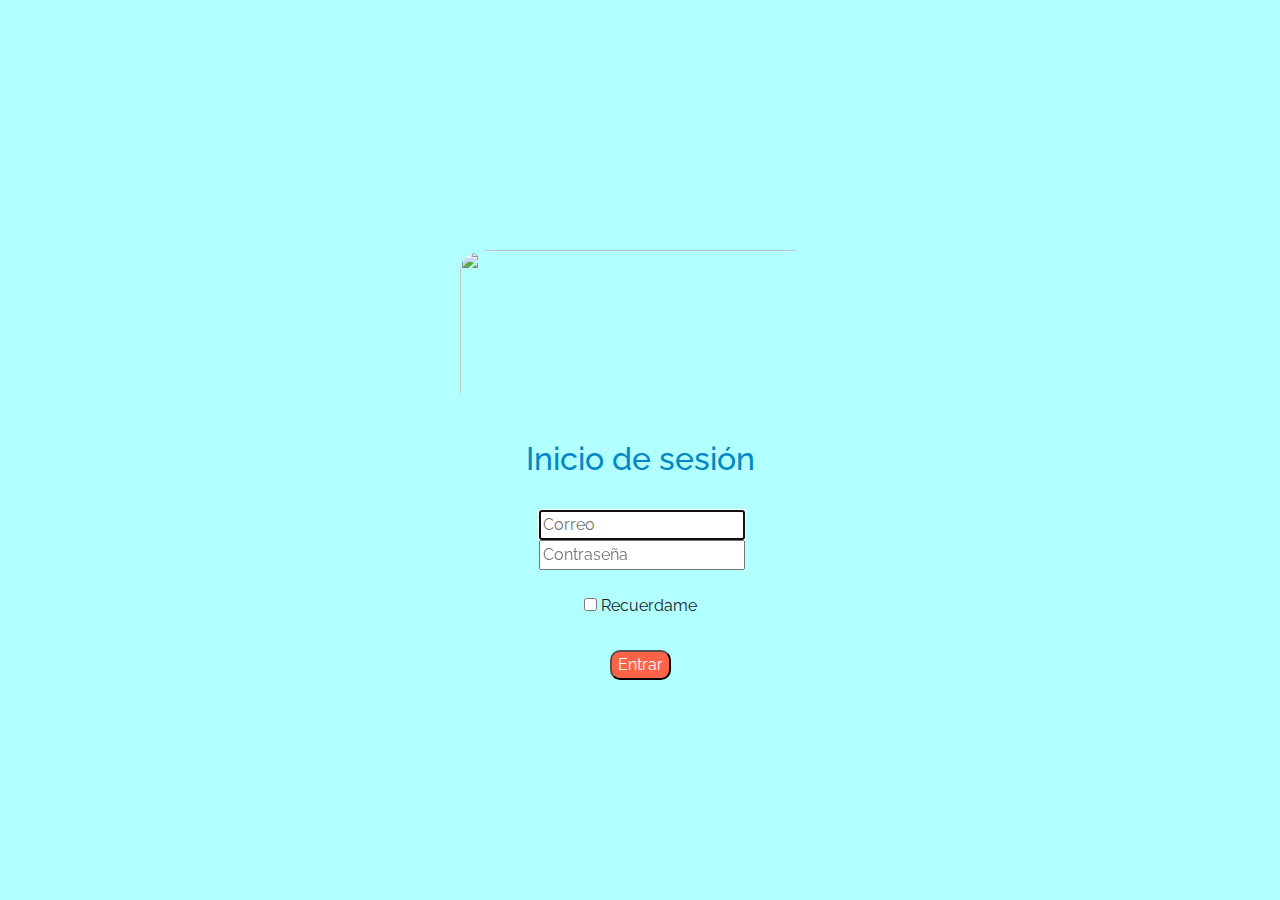
==== index.html @ 57925487 "Update index.html" ====
<!DOCTYPE html>
<!-- saved from url=(0049)https://getbootstrap.com/docs/4.3/examples/album/ -->
<html lang="en">

<head>
  <meta http-equiv="Content-Type" content="text/html; charset=UTF-8">
  <meta name="viewport" content="width=device-width, initial-scale=1, shrink-to-fit=no">
  <meta name="description" content="">
  <title>eMercado - Todo lo que busques está aquí</title>

  <link rel="canonical" href="https://getbootstrap.com/docs/4.3/examples/album/">
  <link href="https://fonts.googleapis.com/css?family=Raleway:300,300i,400,400i,700,700i,900,900i" rel="stylesheet">
  <!-- Bootstrap core CSS -->
  <link href="css/bootstrap.min.css" rel="stylesheet">
  <link href="css/styles.css" rel="stylesheet">
  <style>
    html,
    body {
      height: 100%;
    }
h2 {
  color: #0487c4;
}
    body {
      display: -ms-flexbox;
      display: flex;
      -ms-flex-align: center;
      align-items: center;
      padding-top: 40px;
      padding-bottom: 40px;
      background-color: #b1fffe;
    }

    .signin {
      width: 100%;
      max-width: 330px;
      padding: 15px;
      margin: auto;
    }

    .boton {
      border-radius: 10px;
      color: aliceblue;
      background-color: tomato;
    }

    img {
      width: 400px;
      height: 220px;
      border-radius: 50px;
      padding-top: 30px;
      padding-bottom: 30px;
      padding-left: 20px;
      padding-right: 20px;
    }
  </style>
</head>

<body class="text-center">
  <div class="container p-5">
    <form action="inicio.html">
      <img id="imglogin" src="" />
      <h2 class="">Inicio de sesión</h2>
      <br>
      <label for="inputEmail" id="correo"></label>
      <input type="email" id="inputEmail" class="" placeholder="Correo" required autofocus="">
      <br>
      <label for="inputPasdword" class="contrasena"></label>
      <input type="password" id="inputPassword" class="" placeholder="Contraseña" required autofocus="">
      <br>
      <br>
      <label>
        <input type="checkbox" value="remember-me"> Recuerdame
      </label>
      <br>
      <br>
      <button id="singin" type="submit" class="boton">Entrar</button>
    </form>
  </div>

  <script src="js/init.js"></script>
  <script src="js/login.js"></script>
</body>

</html>


<!--https://img.icons8.com/carbon-copy/100/000000/login-rounded-right.png-->
---- css/styles.css ----
.jumbotron, .card-body, .container, .site-header{
    font-family: 'Raleway', serif !important;
}

.jumbotron .display-4{
    font-weight: bold;
}

.jumbotron {
  height: 50vh;
  padding: 5em inherit;
  margin-bottom: 0;
  background-color: #53C0FB;
  background: url('../img/cover_back.png');
  background-size: cover;
  background-position: center;
  background-repeat: no-repeat;
  color: black;
  font-weight: bold;
}

@media (min-width: 768px) {
  .jumbotron {
    padding-top: 6rem;
    padding-bottom: 6rem;
  }
}

.jumbotron p:last-child {
  margin-bottom: 0;
}

.jumbotron-heading {
  font-weight: 300;
}

.jumbotron .container {
  max-width: 40rem;
  background-color: rgba(255, 255, 255, 0.5);
  border-radius: 10px;
  text-shadow: 1px 1px 2px grey;
}

.jumbotron .lead{
  font-size: 38px;
}

footer {
  padding-top: 3rem;
  padding-bottom: 3rem;
}

footer p {
  margin-bottom: .25rem;
}

.site-header a {
  color: white;
  transition: ease-in-out color .15s;
}

.light-text {
  color: white;
}

.site-header .dropdown-menu a {
  color: black;
}

.dropzone{
  border: 2px dashed #0087F7;
  border-radius: 5px;
  background: white;
}

.alert{
  position: fixed;
  top:80px;
  width: 50%;
  left: 50%;
  transform: translate(-50%, 0);
}

.lds-ring {
  display: inline-block;
  position: relative;
  width: 64px;
  height: 64px;
  top:50%;
  left: 50%;
}
.lds-ring div {
  box-sizing: border-box;
  display: block;
  position: absolute;
  width: 51px;
  height: 51px;
  margin: 6px;
  border: 6px solid #fff;
  border-radius: 50%;
  animation: lds-ring 1.2s cubic-bezier(0.5, 0, 0.5, 1) infinite;
  border-color: #fff transparent transparent transparent;
}
.lds-ring div:nth-child(1) {
  animation-delay: -0.45s;
}
.lds-ring div:nth-child(2) {
  animation-delay: -0.3s;
}
.lds-ring div:nth-child(3) {
  animation-delay: -0.15s;
}
@keyframes lds-ring {
  0% {
    transform: rotate(0deg);
  }
  100% {
    transform: rotate(360deg);
  }
}

#spinner-wrapper{
  position: fixed;
  background-color: rgba(0,0,0,0.5);
  width:100%;
  height: 100%;
  top:0;
  left:0;
  z-index: 1021;
  display: none;
}

a.custom-card,
a.custom-card:hover {
  color: inherit;
  text-decoration: inherit;
}

.checked {
  color: orange;
}
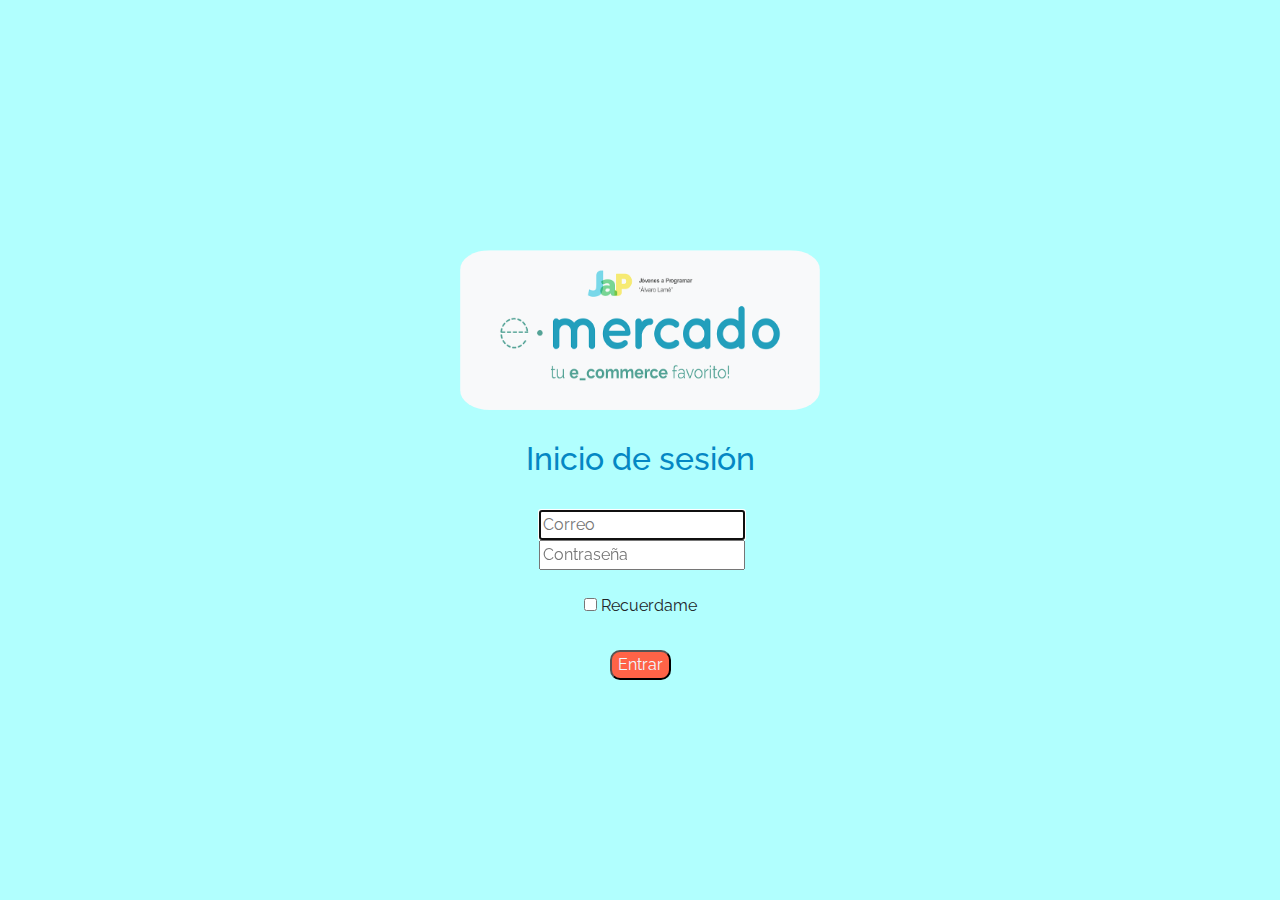
==== commit 723eac8c: "Update index.html" ====
--- a/index.html
+++ b/index.html
@@ -59,7 +59,7 @@
 <body class="text-center">
   <div class="container p-5">
     <form action="inicio.html">
-      <img id="imglogin" src="" />
+      <img id="imglogin" src="img/login.png" />
       <h2 class="">Inicio de sesión</h2>
       <br>
       <label for="inputEmail" id="correo"></label>
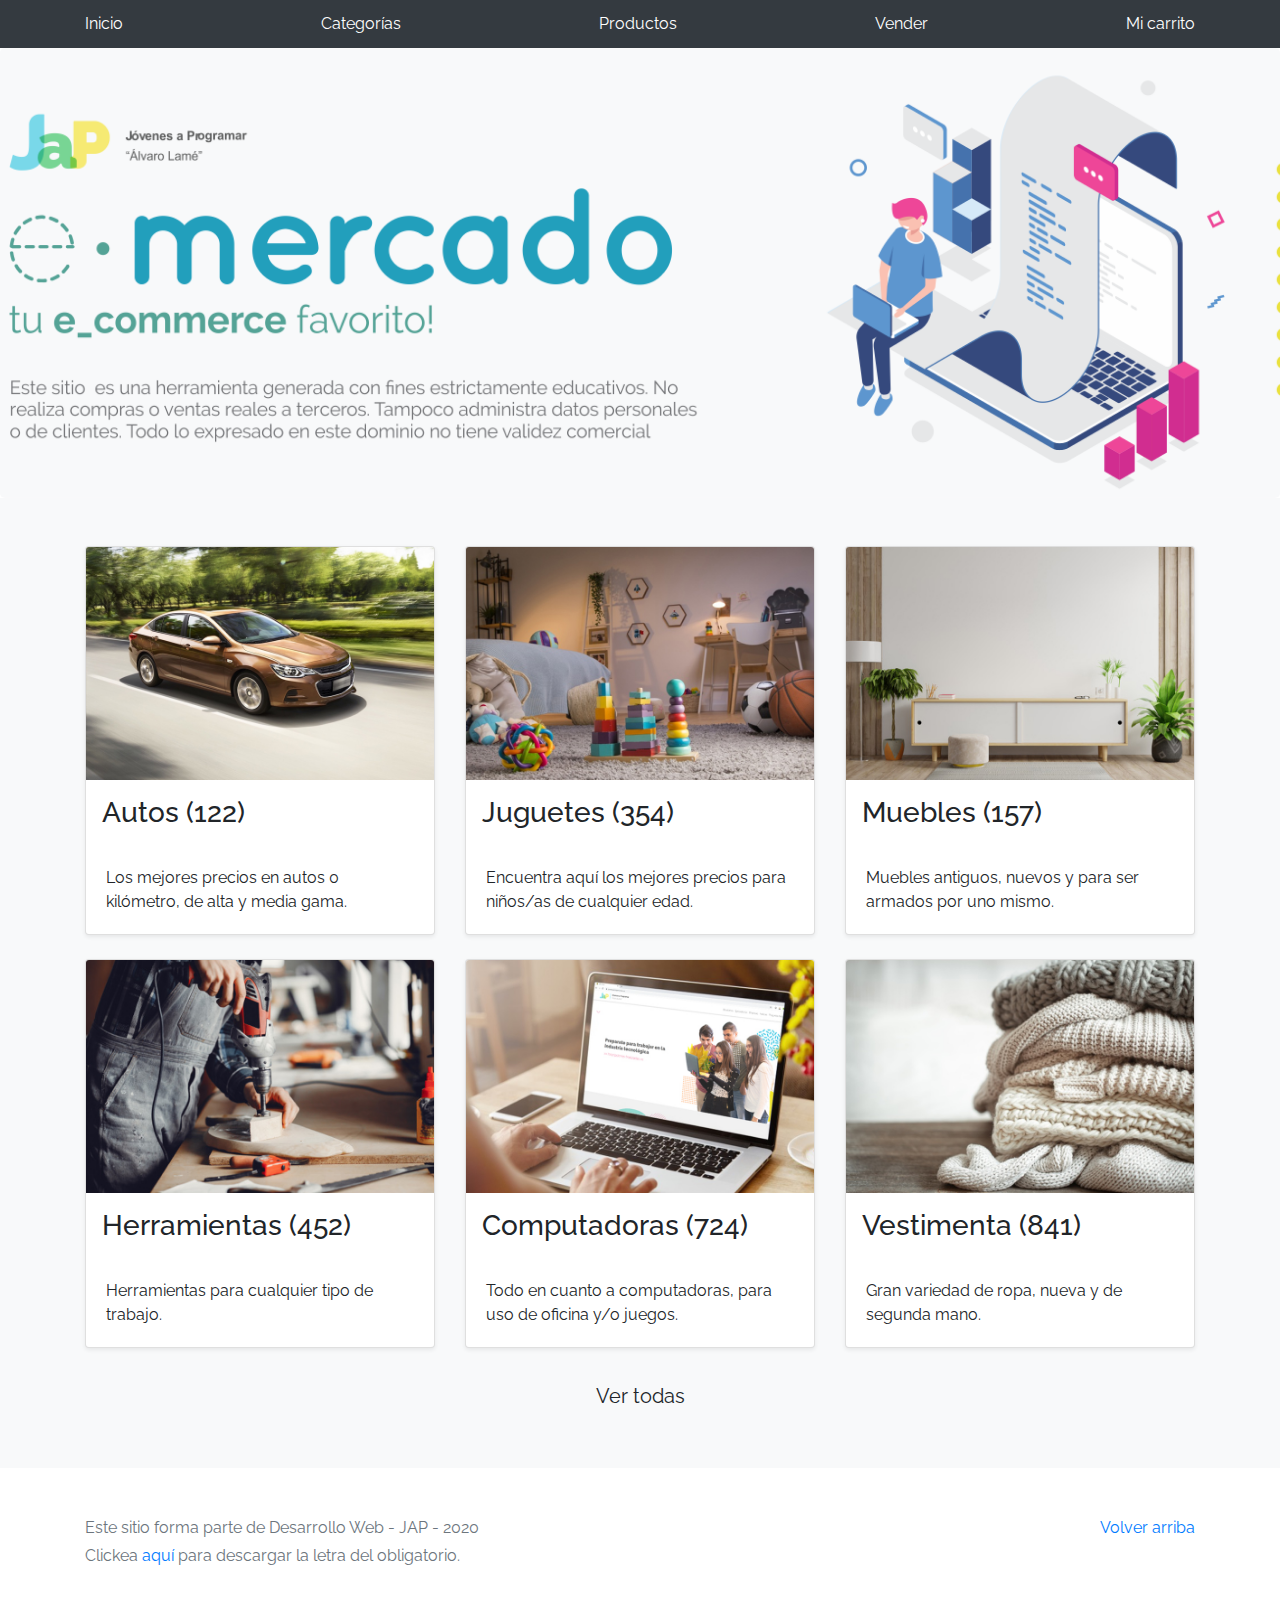
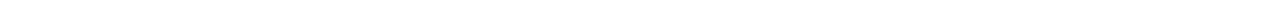
==== commit 9081c77e: "cambio" ====
--- a/index.html
+++ b/index.html
@@ -1,88 +1,109 @@
 <!DOCTYPE html>
 <!-- saved from url=(0049)https://getbootstrap.com/docs/4.3/examples/album/ -->
 <html lang="en">
+  <head>
+    <meta http-equiv="Content-Type" content="text/html; charset=UTF-8">
+    <meta name="viewport" content="width=device-width, initial-scale=1, shrink-to-fit=no">
+    <meta name="description" content="">
+    <title>eMercado - Todo lo que busques está aquí</title>
 
-<head>
-  <meta http-equiv="Content-Type" content="text/html; charset=UTF-8">
-  <meta name="viewport" content="width=device-width, initial-scale=1, shrink-to-fit=no">
-  <meta name="description" content="">
-  <title>eMercado - Todo lo que busques está aquí</title>
-
-  <link rel="canonical" href="https://getbootstrap.com/docs/4.3/examples/album/">
-  <link href="https://fonts.googleapis.com/css?family=Raleway:300,300i,400,400i,700,700i,900,900i" rel="stylesheet">
-  <!-- Bootstrap core CSS -->
-  <link href="css/bootstrap.min.css" rel="stylesheet">
-  <link href="css/styles.css" rel="stylesheet">
-  <style>
-    html,
-    body {
-      height: 100%;
-    }
-h2 {
-  color: #0487c4;
-}
-    body {
-      display: -ms-flexbox;
-      display: flex;
-      -ms-flex-align: center;
-      align-items: center;
-      padding-top: 40px;
-      padding-bottom: 40px;
-      background-color: #b1fffe;
-    }
-
-    .signin {
-      width: 100%;
-      max-width: 330px;
-      padding: 15px;
-      margin: auto;
-    }
-
-    .boton {
-      border-radius: 10px;
-      color: aliceblue;
-      background-color: tomato;
-    }
-
-    img {
-      width: 400px;
-      height: 220px;
-      border-radius: 50px;
-      padding-top: 30px;
-      padding-bottom: 30px;
-      padding-left: 20px;
-      padding-right: 20px;
-    }
-  </style>
-</head>
-
-<body class="text-center">
-  <div class="container p-5">
-    <form action="inicio.html">
-      <img id="imglogin" src="img/login.png" />
-      <h2 class="">Inicio de sesión</h2>
-      <br>
-      <label for="inputEmail" id="correo"></label>
-      <input type="email" id="inputEmail" class="" placeholder="Correo" required autofocus="">
-      <br>
-      <label for="inputPasdword" class="contrasena"></label>
-      <input type="password" id="inputPassword" class="" placeholder="Contraseña" required autofocus="">
-      <br>
-      <br>
-      <label>
-        <input type="checkbox" value="remember-me"> Recuerdame
-      </label>
-      <br>
-      <br>
-      <button id="singin" type="submit" class="boton">Entrar</button>
-    </form>
-  </div>
-
-  <script src="js/init.js"></script>
-  <script src="js/login.js"></script>
-</body>
-
-</html>
-
-
-<!--https://img.icons8.com/carbon-copy/100/000000/login-rounded-right.png-->+    <link rel="canonical" href="https://getbootstrap.com/docs/4.3/examples/album/">
+    <link href="https://fonts.googleapis.com/css?family=Raleway:300,300i,400,400i,700,700i,900,900i" rel="stylesheet">
+    <!-- Bootstrap core CSS -->
+    <link href="css/bootstrap.min.css" rel="stylesheet">
+    <link href="css/styles.css" rel="stylesheet">
+  </head>
+  <body>
+    <nav class="site-header sticky-top py-1 bg-dark">
+      <div class="container d-flex flex-column flex-md-row justify-content-between">
+        <a class="py-2 d-none d-md-inline-block" href="index.html">Inicio</a>
+        <a class="py-2 d-none d-md-inline-block" href="categories.html">Categorías</a>
+        <a class="py-2 d-none d-md-inline-block" href="products.html">Productos</a>
+        <a class="py-2 d-none d-md-inline-block" href="sell.html">Vender</a>
+        <a class="py-2 d-none d-md-inline-block" href="cart.html">Mi carrito</a>
+      </div>
+    </nav>
+    <main role="main">
+      <section class="jumbotron text-center">
+        <div class="m-5">
+          <h1></h1>
+        </div>
+      </section>
+      <div class="album py-5 bg-light">
+        <div class="container">
+          <div class="row">
+            <div class="col-md-4">
+              <a href="categories.html" class="card mb-4 shadow-sm custom-card">
+                <img class="bd-placeholder-img card-img-top"  src="img/cat1.jpg">
+                <h3 class="m-3">Autos (122)</h3>
+                <div class="card-body">
+                  <p class="card-text">Los mejores precios en autos 0 kilómetro, de alta y media gama.</p>
+                </div>
+              </a>
+            </div>
+            <div class="col-md-4">
+                <a href="categories.html" class="card mb-4 shadow-sm custom-card">
+                  <img class="bd-placeholder-img card-img-top" src="img/cat2.jpg">
+                  <h3 class="m-3">Juguetes (354)</h3>
+                  <div class="card-body">
+                    <p class="card-text">Encuentra aquí los mejores precios para niños/as de cualquier edad.</p>
+                  </div>
+                </a>
+            </div>
+            <div class="col-md-4">
+                <a href="categories.html" class="card mb-4 shadow-sm custom-card">
+                  <img class="bd-placeholder-img card-img-top" src="img/cat3.jpg">
+                  <h3 class="m-3">Muebles (157)</h3>
+                  <div class="card-body">
+                    <p class="card-text">Muebles antiguos, nuevos y para ser armados por uno mismo.</p>
+                  </div>
+                </a>
+            </div>
+            <div class="col-md-4">
+                <a href="categories.html" class="card mb-4 shadow-sm custom-card">
+                  <img class="bd-placeholder-img card-img-top" src="img/cat4.jpg">
+                  <h3 class="m-3">Herramientas (452)</h3>
+                  <div class="card-body">
+                    <p class="card-text">Herramientas para cualquier tipo de trabajo.</p>
+                  </div>
+                </a>
+            </div>
+            <div class="col-md-4">
+                <a href="categories.html" class="card mb-4 shadow-sm custom-card">
+                  <img class="bd-placeholder-img card-img-top" src="img/cat5.jpg">
+                  <h3 class="m-3">Computadoras (724)</h3>
+                  <div class="card-body">
+                    <p class="card-text">Todo en cuanto a computadoras, para uso de oficina y/o juegos.</p>
+                  </div>
+                </a>
+            </div>
+            <div class="col-md-4">
+                <a href="categories.html" class="card mb-4 shadow-sm custom-card">
+                  <img class="bd-placeholder-img card-img-top" src="img/cat6.jpg">
+                  <h3 class="m-3">Vestimenta (841)</h3>
+                  <div class="card-body">
+                    <p class="card-text">Gran variedad de ropa, nueva y de segunda mano.</p>
+                  </div>
+                </a>
+            </div>
+          </div>
+          <div class="row">
+              <a type="button" class="btn btn-light btn-lg btn-block" href="categories.html">Ver todas</a>
+          </div>
+        </div>
+      </div>
+    </main>
+    <footer class="text-muted">
+      <div class="container">
+        <p class="float-right">
+          <a href="#">Volver arriba</a>
+        </p>
+        <p>Este sitio forma parte de Desarrollo Web - JAP - 2020</p>
+        <p>Clickea <a target="_blank" href="Letra.pdf">aquí</a> para descargar la letra del obligatorio.</p>
+      </div>
+    </footer>
+    <script src="js/jquery-3.4.1.min.js"></script>
+    <script src="js/bootstrap.bundle.min.js"></script>
+    <script src="js/init.js"></script>
+  </body>
+</html>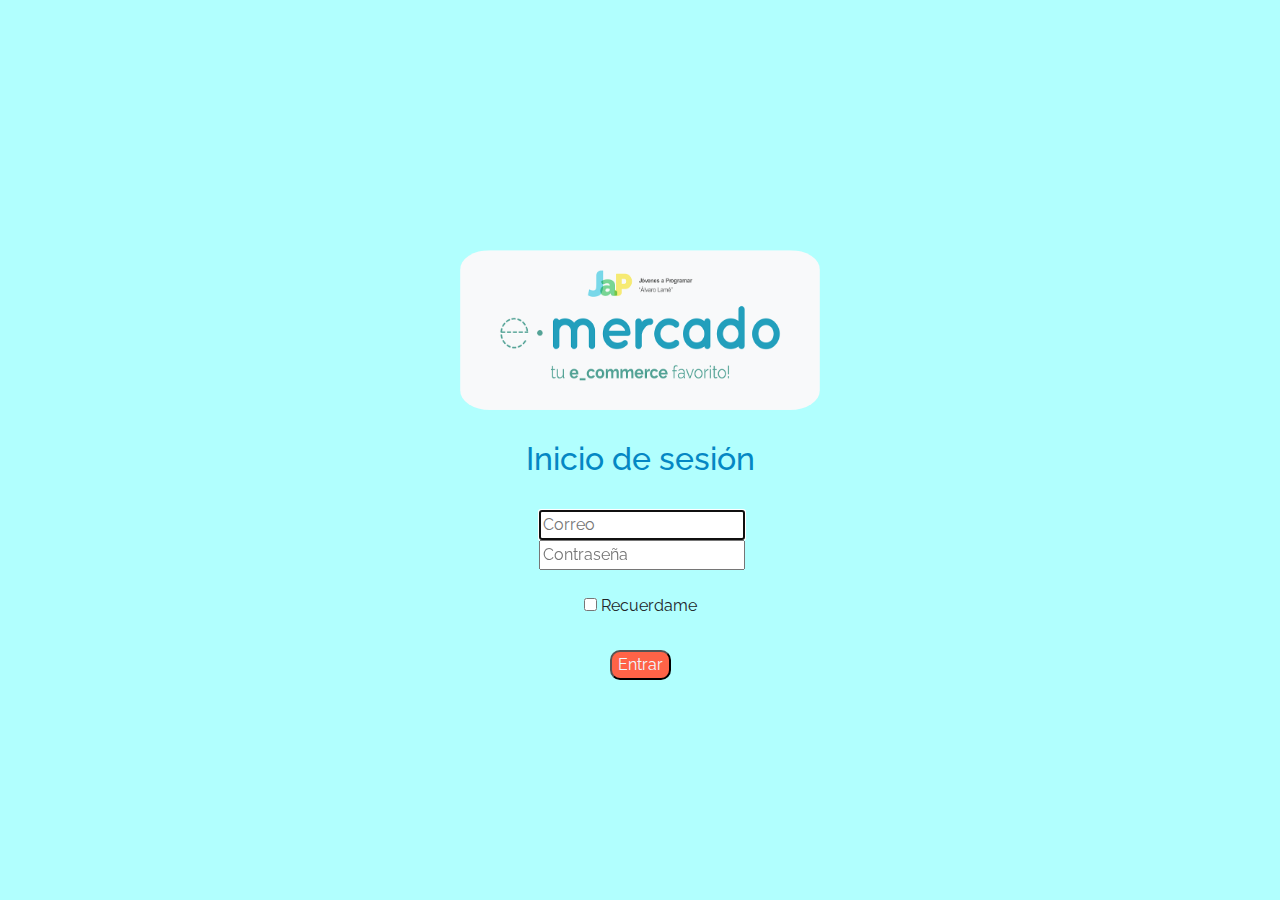
==== commit a47d821f: "cambio" ====
--- a/index.html
+++ b/index.html
@@ -1,109 +1,88 @@
 <!DOCTYPE html>
 <!-- saved from url=(0049)https://getbootstrap.com/docs/4.3/examples/album/ -->
 <html lang="en">
-  <head>
-    <meta http-equiv="Content-Type" content="text/html; charset=UTF-8">
-    <meta name="viewport" content="width=device-width, initial-scale=1, shrink-to-fit=no">
-    <meta name="description" content="">
-    <title>eMercado - Todo lo que busques está aquí</title>
 
-    <link rel="canonical" href="https://getbootstrap.com/docs/4.3/examples/album/">
-    <link href="https://fonts.googleapis.com/css?family=Raleway:300,300i,400,400i,700,700i,900,900i" rel="stylesheet">
-    <!-- Bootstrap core CSS -->
-    <link href="css/bootstrap.min.css" rel="stylesheet">
-    <link href="css/styles.css" rel="stylesheet">
-  </head>
-  <body>
-    <nav class="site-header sticky-top py-1 bg-dark">
-      <div class="container d-flex flex-column flex-md-row justify-content-between">
-        <a class="py-2 d-none d-md-inline-block" href="index.html">Inicio</a>
-        <a class="py-2 d-none d-md-inline-block" href="categories.html">Categorías</a>
-        <a class="py-2 d-none d-md-inline-block" href="products.html">Productos</a>
-        <a class="py-2 d-none d-md-inline-block" href="sell.html">Vender</a>
-        <a class="py-2 d-none d-md-inline-block" href="cart.html">Mi carrito</a>
-      </div>
-    </nav>
-    <main role="main">
-      <section class="jumbotron text-center">
-        <div class="m-5">
-          <h1></h1>
-        </div>
-      </section>
-      <div class="album py-5 bg-light">
-        <div class="container">
-          <div class="row">
-            <div class="col-md-4">
-              <a href="categories.html" class="card mb-4 shadow-sm custom-card">
-                <img class="bd-placeholder-img card-img-top"  src="img/cat1.jpg">
-                <h3 class="m-3">Autos (122)</h3>
-                <div class="card-body">
-                  <p class="card-text">Los mejores precios en autos 0 kilómetro, de alta y media gama.</p>
-                </div>
-              </a>
-            </div>
-            <div class="col-md-4">
-                <a href="categories.html" class="card mb-4 shadow-sm custom-card">
-                  <img class="bd-placeholder-img card-img-top" src="img/cat2.jpg">
-                  <h3 class="m-3">Juguetes (354)</h3>
-                  <div class="card-body">
-                    <p class="card-text">Encuentra aquí los mejores precios para niños/as de cualquier edad.</p>
-                  </div>
-                </a>
-            </div>
-            <div class="col-md-4">
-                <a href="categories.html" class="card mb-4 shadow-sm custom-card">
-                  <img class="bd-placeholder-img card-img-top" src="img/cat3.jpg">
-                  <h3 class="m-3">Muebles (157)</h3>
-                  <div class="card-body">
-                    <p class="card-text">Muebles antiguos, nuevos y para ser armados por uno mismo.</p>
-                  </div>
-                </a>
-            </div>
-            <div class="col-md-4">
-                <a href="categories.html" class="card mb-4 shadow-sm custom-card">
-                  <img class="bd-placeholder-img card-img-top" src="img/cat4.jpg">
-                  <h3 class="m-3">Herramientas (452)</h3>
-                  <div class="card-body">
-                    <p class="card-text">Herramientas para cualquier tipo de trabajo.</p>
-                  </div>
-                </a>
-            </div>
-            <div class="col-md-4">
-                <a href="categories.html" class="card mb-4 shadow-sm custom-card">
-                  <img class="bd-placeholder-img card-img-top" src="img/cat5.jpg">
-                  <h3 class="m-3">Computadoras (724)</h3>
-                  <div class="card-body">
-                    <p class="card-text">Todo en cuanto a computadoras, para uso de oficina y/o juegos.</p>
-                  </div>
-                </a>
-            </div>
-            <div class="col-md-4">
-                <a href="categories.html" class="card mb-4 shadow-sm custom-card">
-                  <img class="bd-placeholder-img card-img-top" src="img/cat6.jpg">
-                  <h3 class="m-3">Vestimenta (841)</h3>
-                  <div class="card-body">
-                    <p class="card-text">Gran variedad de ropa, nueva y de segunda mano.</p>
-                  </div>
-                </a>
-            </div>
-          </div>
-          <div class="row">
-              <a type="button" class="btn btn-light btn-lg btn-block" href="categories.html">Ver todas</a>
-          </div>
-        </div>
-      </div>
-    </main>
-    <footer class="text-muted">
-      <div class="container">
-        <p class="float-right">
-          <a href="#">Volver arriba</a>
-        </p>
-        <p>Este sitio forma parte de Desarrollo Web - JAP - 2020</p>
-        <p>Clickea <a target="_blank" href="Letra.pdf">aquí</a> para descargar la letra del obligatorio.</p>
-      </div>
-    </footer>
-    <script src="js/jquery-3.4.1.min.js"></script>
-    <script src="js/bootstrap.bundle.min.js"></script>
-    <script src="js/init.js"></script>
-  </body>
-</html>+<head>
+  <meta http-equiv="Content-Type" content="text/html; charset=UTF-8">
+  <meta name="viewport" content="width=device-width, initial-scale=1, shrink-to-fit=no">
+  <meta name="description" content="">
+  <title>eMercado - Todo lo que busques está aquí</title>
+
+  <link rel="canonical" href="https://getbootstrap.com/docs/4.3/examples/album/">
+  <link href="https://fonts.googleapis.com/css?family=Raleway:300,300i,400,400i,700,700i,900,900i" rel="stylesheet">
+  <!-- Bootstrap core CSS -->
+  <link href="css/bootstrap.min.css" rel="stylesheet">
+  <link href="css/styles.css" rel="stylesheet">
+  <style>
+    html,
+    body {
+      height: 100%;
+    }
+h2 {
+  color: #0487c4;
+}
+    body {
+      display: -ms-flexbox;
+      display: flex;
+      -ms-flex-align: center;
+      align-items: center;
+      padding-top: 40px;
+      padding-bottom: 40px;
+      background-color: #b1fffe;
+    }
+
+    .signin {
+      width: 100%;
+      max-width: 330px;
+      padding: 15px;
+      margin: auto;
+    }
+
+    .boton {
+      border-radius: 10px;
+      color: aliceblue;
+      background-color: tomato;
+    }
+
+    img {
+      width: 400px;
+      height: 220px;
+      border-radius: 50px;
+      padding-top: 30px;
+      padding-bottom: 30px;
+      padding-left: 20px;
+      padding-right: 20px;
+    }
+  </style>
+</head>
+
+<body class="text-center">
+  <div class="container p-5">
+    <form action="Index.html">
+      <img id="imglogin" src="img/login.png" />
+      <h2 class="">Inicio de sesión</h2>
+      <br>
+      <label for="inputEmail" id="correo"></label>
+      <input type="email" id="inputEmail" class="" placeholder="Correo" required autofocus="">
+      <br>
+      <label for="inputPasdword" class="contrasena"></label>
+      <input type="password" id="inputPassword" class="" placeholder="Contraseña" required autofocus="">
+      <br>
+      <br>
+      <label>
+        <input type="checkbox" value="remember-me"> Recuerdame
+      </label>
+      <br>
+      <br>
+      <button id="singin" type="submit" class="boton">Entrar</button>
+    </form>
+  </div>
+
+  <script src="js/init.js"></script>
+  <script src="js/login.js"></script>
+</body>
+
+</html>
+
+
+<!--https://img.icons8.com/carbon-copy/100/000000/login-rounded-right.png-->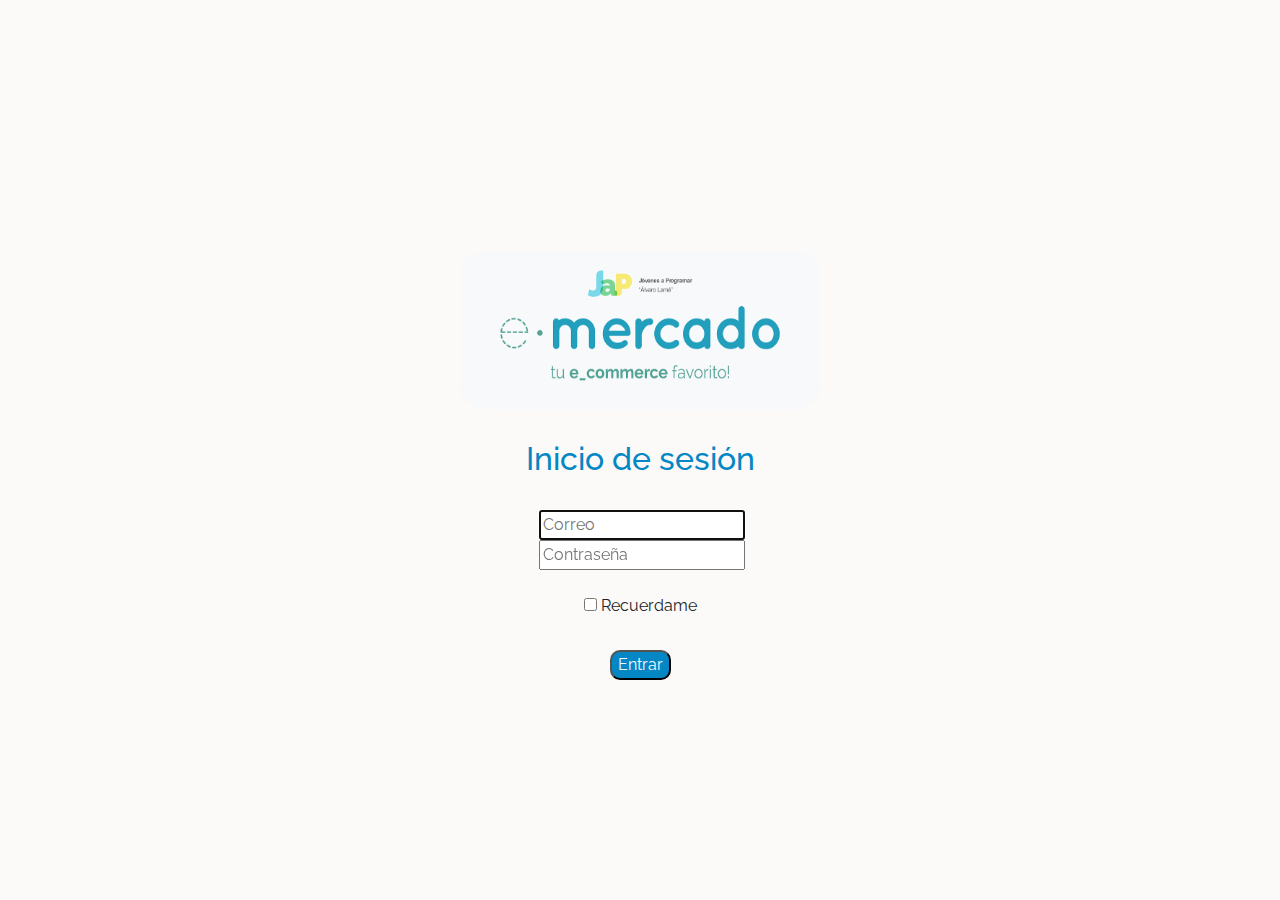
==== commit e27a0d5c: "cambios 02/09" ====
--- a/index.html
+++ b/index.html
@@ -28,7 +28,7 @@
       align-items: center;
       padding-top: 40px;
       padding-bottom: 40px;
-      background-color: #b1fffe;
+      background-color: #fcf9f9;
     }
 
     .signin {
@@ -41,7 +41,7 @@
     .boton {
       border-radius: 10px;
       color: aliceblue;
-      background-color: tomato;
+      background-color: #0487c4;
     }
 
     img {
@@ -58,14 +58,14 @@
 
 <body class="text-center">
   <div class="container p-5">
-    <form action="Index.html">
+    <form action="Inicio.html" id="formulario">
       <img id="imglogin" src="img/login.png" />
       <h2 class="">Inicio de sesión</h2>
       <br>
-      <label for="inputEmail" id="correo"></label>
+      <label for="inputEmail" id="email"></label>
       <input type="email" id="inputEmail" class="" placeholder="Correo" required autofocus="">
       <br>
-      <label for="inputPasdword" class="contrasena"></label>
+      <label for="inputPasdword" class="contrasena" id="password"></label>
       <input type="password" id="inputPassword" class="" placeholder="Contraseña" required autofocus="">
       <br>
       <br>
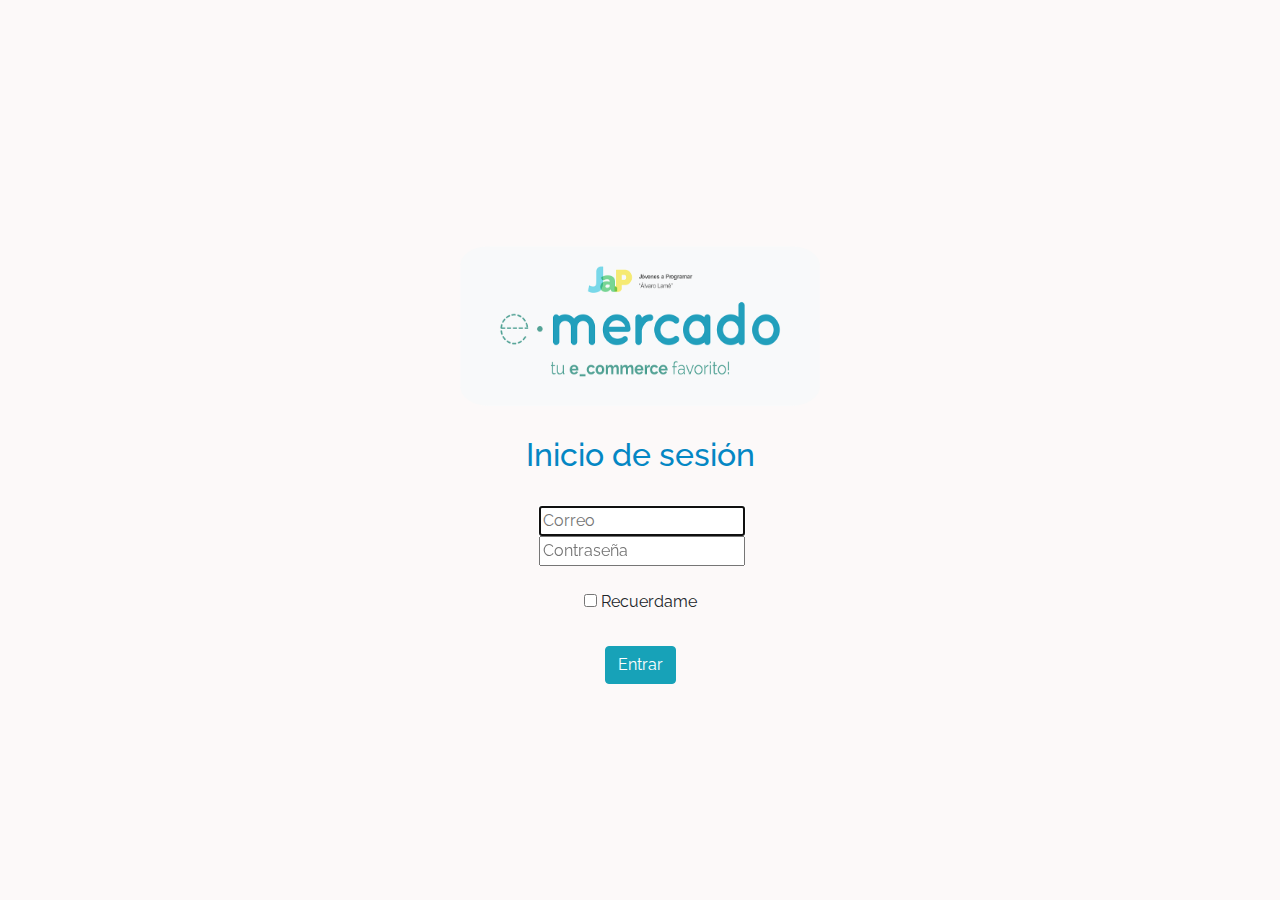
==== commit 915307fa: "entrega 3" ====
--- a/index.html
+++ b/index.html
@@ -74,7 +74,7 @@
       </label>
       <br>
       <br>
-      <button id="singin" type="submit" class="boton">Entrar</button>
+      <button id="singin" type="submit" class="btn btn-info">Entrar</button>
     </form>
   </div>
 
--- a/css/styles.css
+++ b/css/styles.css
@@ -138,4 +138,47 @@
 
 .checked {
   color: orange;
+}
+
+.img {
+
+margin-left: auto; 
+
+margin-right: auto;
+
+}
+.checked {
+  color: orange;
+}
+
+#productoInfo{
+  padding-left: 300px;
+}
+.fw-bold{
+font-weight: bold;
+}
+.list-group-item{
+  background:azure;
+}
+.star-rating {
+  direction: rtl;
+  display: inline-block;
+  padding: 20px
+}
+
+.star-rating input[type=radio] {
+  display: none
+}
+
+.star-rating label {
+  color: rgb(133, 142, 192);
+  font-size: 50px;
+  padding: 0;
+  cursor: pointer;
+}
+
+.star-rating label:hover,
+.star-rating label:hover ~ label,
+.star-rating input[type=radio]:checked ~ label {
+  color: #ffbf00
 }